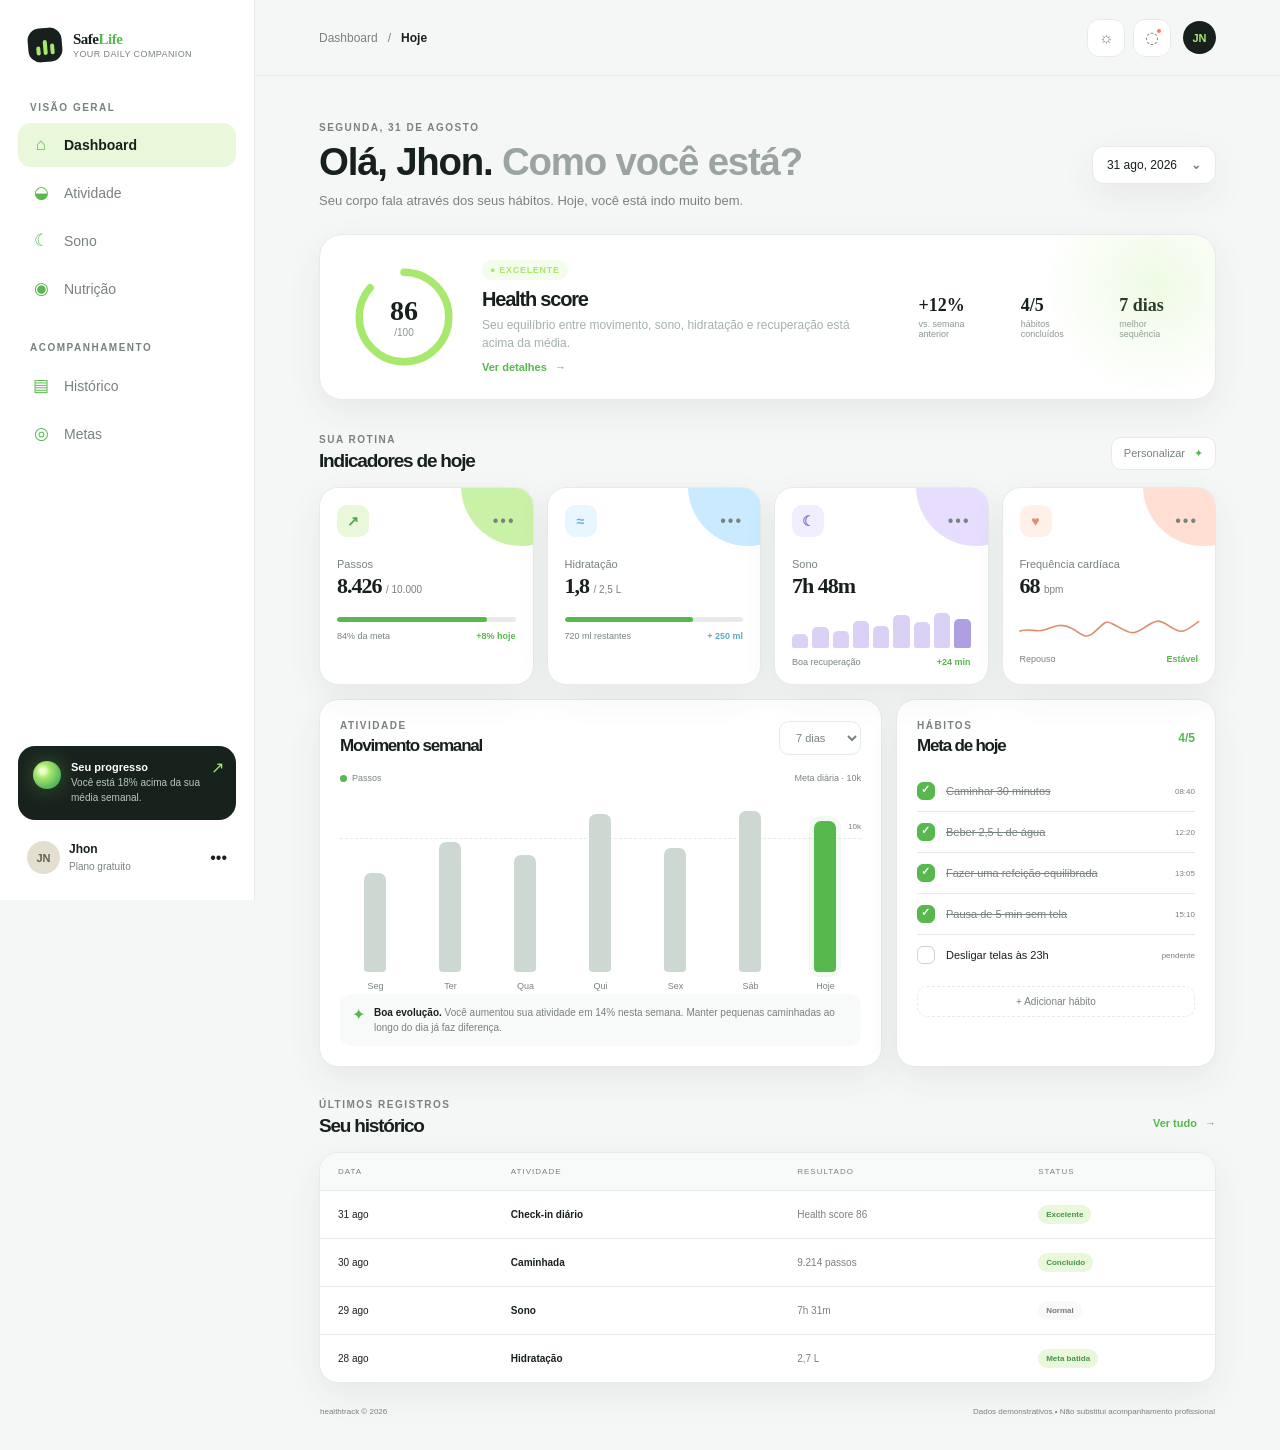
==== index.html @ 3f241f04 "Add files via upload" ====
<!DOCTYPE html>
<html lang="pt-BR">
<head>
    <meta charset="UTF-8">
    <meta name="viewport" content="width=device-width, initial-scale=1.0">
    <meta name="description" content="Health Tracking — acompanhe seus hábitos e indicadores de bem-estar em um só lugar.">
    <title>Health Tracking — Dashboard</title>
    <link rel="stylesheet" href="style.css">
</head>
<body>
    <div class="app-shell">
        <aside class="sidebar" id="sidebar">
            <div class="brand">
                <div class="brand-mark">
                    <span></span><span></span><span></span>
                </div>
                <div>
                    <strong>Safe<span>Life</span></strong>
                    <small>your daily companion</small>
                </div>
            </div>

            <nav class="main-nav" aria-label="Navegação principal">
                <p class="nav-label">VISÃO GERAL</p>
                <button class="nav-item active" data-section="overview">
                    <span class="nav-icon">⌂</span>
                    <span>Dashboard</span>
                </button>
                <button class="nav-item" data-section="activity">
                    <span class="nav-icon">◒</span>
                    <span>Atividade</span>
                </button>
                <button class="nav-item" data-section="sleep">
                    <span class="nav-icon">☾</span>
                    <span>Sono</span>
                </button>
                <button class="nav-item" data-section="nutrition">
                    <span class="nav-icon">◉</span>
                    <span>Nutrição</span>
                </button>

                <p class="nav-label">ACOMPANHAMENTO</p>
                <button class="nav-item" data-section="history">
                    <span class="nav-icon">▤</span>
                    <span>Histórico</span>
                </button>
                <button class="nav-item" data-section="goals">
                    <span class="nav-icon">◎</span>
                    <span>Metas</span>
                </button>
            </nav>

            <div class="sidebar-bottom">
                <div class="coach-card">
                    <div class="coach-orb"></div>
                    <div>
                        <strong>Seu progresso</strong>
                        <p>Você está 18% acima da sua média semanal.</p>
                    </div>
                    <span class="arrow">↗</span>
                </div>

                <button class="profile-mini">
                    <div class="avatar">JN</div>
                    <div class="profile-copy">
                        <strong>Jhon</strong>
                        <small>Plano gratuito</small>
                    </div>
                    <span>•••</span>
                </button>
            </div>
        </aside>

        <main class="main-content">
            <header class="topbar">
                <button class="mobile-menu" id="mobileMenu" aria-label="Abrir menu">☰</button>
                <div class="breadcrumb">
                    <span>Dashboard</span>
                    <span>/</span>
                    <strong id="sectionTitle">Hoje</strong>
                </div>

                <div class="top-actions">
                    <button class="icon-button" id="themeToggle" aria-label="Alternar tema">☼</button>
                    <button class="icon-button notification" aria-label="Notificações">
                        ◌
                        <i></i>
                    </button>
                    <div class="top-avatar">JN</div>
                </div>
            </header>

            <section class="content" id="content">
                <div class="hero-row">
                    <div>
                        <p class="eyebrow">SEGUNDA, 31 DE AGOSTO</p>
                        <h1>Olá, Jhon. <span>Como você está?</span></h1>
                        <p class="hero-sub">Seu corpo fala através dos seus hábitos. Hoje, você está indo muito bem.</p>
                    </div>
                    <button class="date-selector" id="dateSelector">
                        <span>31 ago, 2026</span>
                        <b>⌄</b>
                    </button>
                </div>

                <div class="health-score">
                    <div class="score-main">
                        <div class="score-ring">
                            <svg viewBox="0 0 120 120" aria-hidden="true">
                                <circle class="ring-bg" cx="60" cy="60" r="48"></circle>
                                <circle class="ring-value" cx="60" cy="60" r="48" id="scoreRing"></circle>
                            </svg>
                            <div class="score-number">
                                <strong id="healthScore">86</strong>
                                <span>/100</span>
                            </div>
                        </div>
                        <div class="score-copy">
                            <span class="pill good">● Excelente</span>
                            <h2>Health score</h2>
                            <p>Seu equilíbrio entre movimento, sono, hidratação e recuperação está acima da média.</p>
                            <button class="text-button" id="scoreDetails">Ver detalhes <span>→</span></button>
                        </div>
                    </div>

                    <div class="score-divider"></div>

                    <div class="score-stats">
                        <div>
                            <span>+12%</span>
                            <small>vs. semana anterior</small>
                        </div>
                        <div>
                            <span>4/5</span>
                            <small>hábitos concluídos</small>
                        </div>
                        <div>
                            <span>7 dias</span>
                            <small>melhor sequência</small>
                        </div>
                    </div>
                </div>

                <div class="section-heading">
                    <div>
                        <p class="eyebrow">SUA ROTINA</p>
                        <h2>Indicadores de hoje</h2>
                    </div>
                    <button class="ghost-button" id="customizeBtn">Personalizar <span>✦</span></button>
                </div>

                <div class="metric-grid">
                    <article class="metric-card steps-card">
                        <div class="metric-head">
                            <div class="metric-icon">↗</div>
                            <button class="card-menu">•••</button>
                        </div>
                        <div class="metric-label">Passos</div>
                        <div class="metric-value"><strong>8.426</strong> <span>/ 10.000</span></div>
                        <div class="progress-line"><i style="width:84%"></i></div>
                        <div class="metric-foot"><span>84% da meta</span><em>+8% hoje</em></div>
                    </article>

                    <article class="metric-card water-card">
                        <div class="metric-head">
                            <div class="metric-icon">≈</div>
                            <button class="card-menu">•••</button>
                        </div>
                        <div class="metric-label">Hidratação</div>
                        <div class="metric-value"><strong id="waterValue">1,8</strong> <span>/ 2,5 L</span></div>
                        <div class="progress-line"><i id="waterBar" style="width:72%"></i></div>
                        <div class="metric-foot"><span>720 ml restantes</span><button id="addWater">+ 250 ml</button></div>
                    </article>

                    <article class="metric-card sleep-card">
                        <div class="metric-head">
                            <div class="metric-icon">☾</div>
                            <button class="card-menu">•••</button>
                        </div>
                        <div class="metric-label">Sono</div>
                        <div class="metric-value"><strong>7h 48m</strong></div>
                        <div class="sleep-chart">
                            <span style="height:38%"></span><span style="height:55%"></span><span style="height:45%"></span>
                            <span style="height:72%"></span><span style="height:58%"></span><span style="height:86%"></span>
                            <span style="height:68%"></span><span style="height:93%"></span><span style="height:76%"></span>
                        </div>
                        <div class="metric-foot"><span>Boa recuperação</span><em>+24 min</em></div>
                    </article>

                    <article class="metric-card heart-card">
                        <div class="metric-head">
                            <div class="metric-icon">♥</div>
                            <button class="card-menu">•••</button>
                        </div>
                        <div class="metric-label">Frequência cardíaca</div>
                        <div class="metric-value"><strong>68</strong> <span>bpm</span></div>
                        <div class="mini-line-chart" aria-label="Gráfico da frequência cardíaca">
                            <svg viewBox="0 0 260 65" preserveAspectRatio="none">
                                <path d="M0 41 C16 36, 23 44, 36 39 S59 26, 76 37 S96 58, 112 39 S126 24, 143 34 S163 49, 180 36 S200 19, 218 33 S240 43, 260 25"></path>
                            </svg>
                        </div>
                        <div class="metric-foot"><span>Repouso</span><em>Estável</em></div>
                    </article>
                </div>

                <div class="dashboard-columns">
                    <section class="panel activity-panel">
                        <div class="panel-header">
                            <div>
                                <p class="eyebrow">ATIVIDADE</p>
                                <h2>Movimento semanal</h2>
                            </div>
                            <select id="rangeSelect" class="range-select" aria-label="Período do gráfico">
                                <option value="7">7 dias</option>
                                <option value="14">14 dias</option>
                            </select>
                        </div>

                        <div class="legend">
                            <span><i></i> Passos</span>
                            <span class="average">Meta diária · 10k</span>
                        </div>
                        <div class="bar-chart" id="barChart">
                            <div class="goal-line"><span>10k</span></div>
                            <div class="bars">
                                <div class="bar-col"><div class="bar" style="height:55%"></div><small>Seg</small></div>
                                <div class="bar-col"><div class="bar" style="height:72%"></div><small>Ter</small></div>
                                <div class="bar-col"><div class="bar" style="height:65%"></div><small>Qua</small></div>
                                <div class="bar-col"><div class="bar" style="height:88%"></div><small>Qui</small></div>
                                <div class="bar-col"><div class="bar" style="height:69%"></div><small>Sex</small></div>
                                <div class="bar-col"><div class="bar" style="height:97%"></div><small>Sáb</small></div>
                                <div class="bar-col current"><div class="bar" style="height:84%"></div><small>Hoje</small></div>
                            </div>
                        </div>
                        <div class="panel-insight">
                            <div class="insight-icon">✦</div>
                            <p><strong>Boa evolução.</strong> Você aumentou sua atividade em 14% nesta semana. Manter pequenas caminhadas ao longo do dia já faz diferença.</p>
                        </div>
                    </section>

                    <section class="panel habits-panel">
                        <div class="panel-header">
                            <div>
                                <p class="eyebrow">HÁBITOS</p>
                                <h2>Meta de hoje</h2>
                            </div>
                            <span class="completion">4/5</span>
                        </div>

                        <div class="habit-list">
                            <label class="habit done">
                                <input type="checkbox" checked>
                                <span class="check"></span>
                                <span class="habit-text">Caminhar 30 minutos</span>
                                <small>08:40</small>
                            </label>
                            <label class="habit done">
                                <input type="checkbox" checked>
                                <span class="check"></span>
                                <span class="habit-text">Beber 2,5 L de água</span>
                                <small>12:20</small>
                            </label>
                            <label class="habit done">
                                <input type="checkbox" checked>
                                <span class="check"></span>
                                <span class="habit-text">Fazer uma refeição equilibrada</span>
                                <small>13:05</small>
                            </label>
                            <label class="habit done">
                                <input type="checkbox" checked>
                                <span class="check"></span>
                                <span class="habit-text">Pausa de 5 min sem tela</span>
                                <small>15:10</small>
                            </label>
                            <label class="habit">
                                <input type="checkbox">
                                <span class="check"></span>
                                <span class="habit-text">Desligar telas às 23h</span>
                                <small>pendente</small>
                            </label>
                        </div>
                        <button class="add-habit" id="addHabit">+ Adicionar hábito</button>
                    </section>
                </div>

                <div class="section-heading recent-heading">
                    <div>
                        <p class="eyebrow">ÚLTIMOS REGISTROS</p>
                        <h2>Seu histórico</h2>
                    </div>
                    <button class="text-button">Ver tudo <span>→</span></button>
                </div>

                <section class="panel history-panel">
                    <div class="history-row history-header">
                        <span>DATA</span><span>ATIVIDADE</span><span>RESULTADO</span><span>STATUS</span>
                    </div>
                    <div class="history-row">
                        <span>31 ago</span><strong>Check-in diário</strong><span>Health score 86</span><em class="status success">Excelente</em>
                    </div>
                    <div class="history-row">
                        <span>30 ago</span><strong>Caminhada</strong><span>9.214 passos</span><em class="status success">Concluído</em>
                    </div>
                    <div class="history-row">
                        <span>29 ago</span><strong>Sono</strong><span>7h 31m</span><em class="status neutral">Normal</em>
                    </div>
                    <div class="history-row">
                        <span>28 ago</span><strong>Hidratação</strong><span>2,7 L</span><em class="status success">Meta batida</em>
                    </div>
                </section>

                <footer class="footer">
                    <span>healthtrack © 2026</span>
                    <span>Dados demonstrativos • Não substitui acompanhamento profissional</span>
                </footer>
            </section>
        </main>
    </div>

    <div class="toast" id="toast" role="status" aria-live="polite">
        <span>✓</span>
        <p id="toastText">Atualizado com sucesso.</p>
    </div>

    <script src="script.js"></script>
</body>
</html>
---- style.css ----
* {
    box-sizing: border-box;
    margin: 0;
    padding: 0;
}

:root {
    --bg: #f5f7f6;
    --surface: #ffffff;
    --surface-soft: #f7faf8;
    --text: #17201d;
    --muted: #78827e;
    --line: #e6ebe8;
    --accent: #a7e96d;
    --accent-strong: #57b84e;
    --accent-soft: #e9f8db;
    --blue: #a6ddff;
    --blue-soft: #e8f7ff;
    --peach: #ffcab2;
    --peach-soft: #fff1ea;
    --lavender: #d7c9ff;
    --shadow: 0 12px 35px rgba(31, 56, 43, .07);
    --sidebar: 255px;
}

body.dark {
    --bg: #111614;
    --surface: #1a211e;
    --surface-soft: #202a25;
    --text: #eef5f0;
    --muted: #99a69f;
    --line: #2c3731;
    --accent-soft: #263b1d;
    --blue-soft: #172e3a;
    --peach-soft: #38271f;
    --shadow: 0 15px 40px rgba(0, 0, 0, .25);
}

body {
    font-family: Arial, Helvetica, sans-serif;
    background: var(--bg);
    color: var(--text);
    min-height: 100vh;
    transition: background .25s ease, color .25s ease;
}

button, input, select {
    font: inherit;
}

button {
    border: none;
    background: none;
    color: inherit;
    cursor: pointer;
}

.app-shell {
    min-height: 100vh;
    display: flex;
}

.sidebar {
    width: var(--sidebar);
    position: fixed;
    inset: 0 auto 0 0;
    padding: 28px 18px 18px;
    background: var(--surface);
    border-right: 1px solid var(--line);
    display: flex;
    flex-direction: column;
    z-index: 20;
}

.brand {
    display: flex;
    align-items: center;
    gap: 11px;
    padding: 0 10px;
    margin-bottom: 40px;
}

.brand-mark {
    width: 34px;
    height: 34px;
    border-radius: 12px;
    background: var(--text);
    display: flex;
    align-items: end;
    justify-content: center;
    gap: 3px;
    padding-bottom: 7px;
    transform: rotate(-5deg);
}

.brand-mark span {
    width: 4px;
    border-radius: 4px;
    background: var(--accent);
    display: block;
}

.brand-mark span:nth-child(1) { height: 9px; }
.brand-mark span:nth-child(2) { height: 15px; }
.brand-mark span:nth-child(3) { height: 11px; }

.brand strong {
    display: block;
    font-family: "Plus Jakarta Sans";
    font-size: 15px;
    letter-spacing: -0.5px;
}

.brand strong span {
    color: var(--accent-strong);
}

.brand small {
    display: block;
    color: var(--muted);
    margin-top: 1px;
    font-size: 9px;
    letter-spacing: .4px;
    text-transform: uppercase;
}

.nav-label, .eyebrow {
    font-size: 10px;
    font-weight: 700;
    letter-spacing: 1.5px;
    color: var(--muted);
}

.nav-label {
    padding: 0 12px;
    margin: 0 0 10px;
}

.nav-label:not(:first-child) {
    margin-top: 28px;
}

.main-nav {
    display: flex;
    flex-direction: column;
}

.nav-item {
    width: 100%;
    display: flex;
    align-items: center;
    gap: 12px;
    padding: 12px;
    border-radius: 13px;
    text-align: left;
    color: var(--muted);
    font-size: 14px;
    margin-bottom: 3px;
    transition: .2s ease;
}

.nav-item:hover {
    background: var(--surface-soft);
    color: var(--text);
}

.nav-item.active {
    background: var(--accent-soft);
    color: var(--text);
    font-weight: 700;
}

.nav-icon {
    width: 22px;
    text-align: center;
    font-size: 17px;
    color: var(--accent-strong);
}

.sidebar-bottom {
    margin-top: auto;
}

.coach-card {
    position: relative;
    overflow: hidden;
    padding: 15px;
    border-radius: 17px;
    background: #17221d;
    color: #fff;
    display: flex;
    gap: 10px;
    margin-bottom: 13px;
}

.coach-orb {
    width: 28px;
    height: 28px;
    border-radius: 50%;
    flex: 0 0 auto;
    background: radial-gradient(circle at 35% 35%, #ecffcc 0 10%, #a7e96d 28%, #55b85a 70%);
    box-shadow: 0 0 22px rgba(167,233,109,.3);
}

.coach-card strong {
    font-size: 11px;
    display: block;
    margin-bottom: 3px;
}

.coach-card p {
    font-size: 10px;
    line-height: 1.45;
    color: #b9c7c0;
    padding-right: 3px;
}

.coach-card .arrow {
    position: absolute;
    top: 12px;
    right: 12px;
    color: var(--accent);
}

.profile-mini {
    display: flex;
    align-items: center;
    width: 100%;
    padding: 8px 9px;
    gap: 9px;
    border-radius: 13px;
}

.profile-mini:hover {
    background: var(--surface-soft);
}

.avatar, .top-avatar {
    width: 33px;
    height: 33px;
    display: grid;
    place-items: center;
    border-radius: 50%;
    background: #e2dfcf;
    color: #5d6259;
    font-size: 11px;
    font-weight: 800;
}

.profile-copy {
    flex: 1;
    text-align: left;
}

.profile-copy strong {
    display: block;
    font-size: 12px;
}

.profile-copy small {
    color: var(--muted);
    font-size: 10px;
}

.main-content {
    margin-left: var(--sidebar);
    width: calc(100% - var(--sidebar));
}

.topbar {
    height: 76px;
    border-bottom: 1px solid var(--line);
    background: color-mix(in srgb, var(--bg) 92%, transparent);
    display: flex;
    align-items: center;
    justify-content: space-between;
    padding: 0 clamp(22px, 5vw, 64px);
    position: sticky;
    top: 0;
    z-index: 15;
    backdrop-filter: blur(18px);
}

.breadcrumb {
    display: flex;
    gap: 10px;
    color: var(--muted);
    font-size: 12px;
}

.breadcrumb strong {
    color: var(--text);
}

.top-actions {
    display: flex;
    align-items: center;
    gap: 8px;
}

.icon-button {
    width: 38px;
    height: 38px;
    border: 1px solid var(--line);
    border-radius: 12px;
    display: grid;
    place-items: center;
    background: var(--surface);
    color: var(--muted);
    position: relative;
}

.icon-button:hover {
    color: var(--text);
    transform: translateY(-1px);
}

.notification i {
    position: absolute;
    width: 6px;
    height: 6px;
    border-radius: 50%;
    background: #ff7965;
    top: 8px;
    right: 8px;
    border: 1px solid var(--surface);
}

.top-avatar {
    margin-left: 4px;
    background: var(--text);
    color: var(--accent);
}

.mobile-menu {
    display: none;
}

.content {
    max-width: 1460px;
    margin: auto;
    padding: 46px clamp(22px, 5vw, 64px) 34px;
}

.hero-row,
.section-heading,
.panel-header,
.metric-head,
.history-row {
    display: flex;
    align-items: center;
    justify-content: space-between;
}

.hero-row {
    margin-bottom: 26px;
}

h1, h2 {
    font-family: Arial, Helvetica, sans-serif;
    letter-spacing: -1.2px;
}

h1 {
    font-size: clamp(27px, 3vw, 39px);
    margin-top: 7px;
    line-height: 1.12;
}

h1 span {
    color: #9ba49f;
    font-weight: 600;
}

.hero-sub {
    color: var(--muted);
    font-size: 13px;
    margin-top: 10px;
    max-width: 570px;
}

.date-selector {
    border: 1px solid var(--line);
    background: var(--surface);
    padding: 11px 14px;
    border-radius: 12px;
    font-size: 12px;
    display: flex;
    gap: 14px;
    align-items: center;
    box-shadow: var(--shadow);
}

.date-selector b {
    color: var(--muted);
}

.health-score {
    background: var(--surface);
    color: var(--text);
    border: 1px solid var(--line);
    border-radius: 23px;
    padding: 24px 28px;
    display: flex;
    align-items: center;
    justify-content: space-between;
    gap: 30px;
    box-shadow: var(--shadow);
    position: relative;
    overflow: hidden;
}

.health-score:before {
    content: "";
    position: absolute;
    inset: -70px -60px auto auto;
    width: 240px;
    height: 240px;
    border-radius: 50%;
    background: radial-gradient(circle, rgba(167,233,109,.18), transparent 66%);
    pointer-events: none;
}

.score-main {
    display: flex;
    align-items: center;
    gap: 22px;
}

.score-ring {
    position: relative;
    width: 112px;
    height: 112px;
    flex: 0 0 auto;
}

.score-ring svg {
    width: 100%;
    height: 100%;
    transform: rotate(-90deg);
}

.score-ring circle {
    fill: none;
    stroke-width: 8;
}

.ring-bg {
    stroke: rgba(255,255,255,.11);
}

.ring-value {
    stroke: var(--accent);
    stroke-linecap: round;
    stroke-dasharray: 302;
    stroke-dashoffset: 42;
    transition: stroke-dashoffset 1s ease;
}

.score-number {
    position: absolute;
    inset: 0;
    display: grid;
    place-content: center;
    text-align: center;
}

.score-number strong {
    font-family: "Plus Jakarta Sans";
    font-size: 28px;
    line-height: 1;
}

.score-number span {
    color: #89958e;
    font-size: 10px;
    margin-top: 2px;
}

.score-copy {
    max-width: 510px;
}

.pill {
    display: inline-flex;
    align-items: center;
    border-radius: 100px;
    padding: 5px 8px;
    font-size: 9px;
    font-weight: 700;
    text-transform: uppercase;
    letter-spacing: .7px;
}

.pill.good {
    background: rgba(167,233,109,.13);
    color: var(--accent);
}

.score-copy h2 {
    margin-top: 8px;
    font-size: 20px;
}

.score-copy p {
    color: #a4b1aa;
    font-size: 12px;
    line-height: 1.5;
    margin-top: 5px;
}

.text-button {
    color: var(--accent-strong);
    font-size: 11px;
    font-weight: 700;
    margin-top: 9px;
}

.text-button span {
    margin-left: 5px;
}

.score-divider {
    width: 1px;
    height: 66px;
    background: rgba(255,255,255,.12);
}

.score-stats {
    display: flex;
    gap: clamp(18px, 3vw, 38px);
    padding-right: 10px;
}

.score-stats span {
    display: block;
    font-family: "Plus Jakarta Sans";
    font-weight: 800;
    font-size: 18px;
}

.score-stats small {
    display: block;
    color: #8c9892;
    font-size: 9px;
    margin-top: 3px;
}

.section-heading {
    margin: 34px 0 15px;
}

.section-heading h2 {
    font-size: 19px;
    margin-top: 5px;
}

.ghost-button, .range-select {
    border: 1px solid var(--line);
    background: var(--surface);
    color: var(--muted);
    border-radius: 10px;
    padding: 9px 12px;
    font-size: 11px;
}

.ghost-button span {
    color: var(--accent-strong);
    margin-left: 6px;
}

.metric-grid {
    display: grid;
    grid-template-columns: repeat(4, minmax(0, 1fr));
    gap: 13px;
}

.metric-card, .panel {
    background: var(--surface);
    border: 1px solid var(--line);
    border-radius: 19px;
    box-shadow: var(--shadow);
}

.metric-card {
    padding: 17px;
    min-height: 186px;
    position: relative;
    overflow: hidden;
}

.metric-card:after {
    content: "";
    position: absolute;
    width: 120px;
    height: 120px;
    border-radius: 50%;
    top: -62px;
    right: -48px;
    opacity: .6;
}

.steps-card:after { background: var(--accent); }
.water-card:after { background: var(--blue); }
.sleep-card:after { background: var(--lavender); }
.heart-card:after { background: var(--peach); }

.metric-head {
    position: relative;
    z-index: 1;
}

.metric-icon {
    width: 32px;
    height: 32px;
    border-radius: 10px;
    display: grid;
    place-items: center;
    font-weight: 800;
    font-size: 14px;
}

.steps-card .metric-icon { background: var(--accent-soft); color: #4fa653; }
.water-card .metric-icon { background: var(--blue-soft); color: #6cafd5; }
.sleep-card .metric-icon { background: #f0edff; color: #8b77d5; }
.heart-card .metric-icon { background: var(--peach-soft); color: #df8f70; }

body.dark .sleep-card .metric-icon { background: #29234a; }
body.dark .heart-card .metric-icon { background: #3f2a25; }

.card-menu {
    color: var(--muted);
    letter-spacing: 2px;
}

.metric-label {
    color: var(--muted);
    font-size: 11px;
    margin-top: 21px;
}

.metric-value {
    margin-top: 3px;
}

.metric-value strong {
    font-family: "Plus Jakarta Sans";
    font-size: 22px;
    letter-spacing: -1px;
}

.metric-value span {
    color: var(--muted);
    font-size: 10px;
}

.progress-line {
    margin-top: 18px;
    height: 5px;
    border-radius: 10px;
    background: var(--line);
    overflow: hidden;
}

.progress-line i {
    display: block;
    height: 100%;
    border-radius: inherit;
    background: var(--accent-strong);
}

.metric-foot {
    display: flex;
    justify-content: space-between;
    align-items: center;
    margin-top: 9px;
    gap: 8px;
    font-size: 9px;
    color: var(--muted);
}

.metric-foot em {
    color: var(--accent-strong);
    font-style: normal;
    font-weight: 700;
}

.metric-foot button {
    color: #61a7d0;
    font-weight: 700;
    font-size: 9px;
}

.sleep-chart {
    margin-top: 11px;
    height: 38px;
    display: flex;
    align-items: end;
    gap: 4px;
}

.sleep-chart span {
    width: 100%;
    border-radius: 5px 5px 2px 2px;
    background: #cabef1;
    opacity: .7;
}

.sleep-chart span:nth-last-child(1) {
    background: #8c77d7;
}

.mini-line-chart {
    height: 38px;
    margin-top: 8px;
}

.mini-line-chart svg {
    width: 100%;
    height: 100%;
    overflow: visible;
}

.mini-line-chart path {
    fill: none;
    stroke: #df8f70;
    stroke-width: 2.7;
    stroke-linecap: round;
}

.dashboard-columns {
    display: grid;
    grid-template-columns: minmax(0, 1.65fr) minmax(320px, .9fr);
    gap: 14px;
    margin-top: 14px;
}

.panel {
    padding: 20px;
}

.panel-header h2 {
    font-size: 17px;
    margin-top: 5px;
}

.range-select {
    appearance: auto;
    outline: none;
}

.legend {
    display: flex;
    align-items: center;
    gap: 16px;
    margin: 17px 0 8px;
    font-size: 9px;
    color: var(--muted);
}

.legend span:first-child {
    display: flex;
    align-items: center;
    gap: 5px;
}

.legend i {
    width: 7px;
    height: 7px;
    border-radius: 50%;
    background: var(--accent-strong);
}

.legend .average {
    margin-left: auto;
}

.bar-chart {
    position: relative;
    height: 200px;
    padding: 10px 0 0;
}

.goal-line {
    position: absolute;
    top: 47px;
    left: 0;
    right: 0;
    border-top: 1px dashed var(--line);
}

.goal-line span {
    position: absolute;
    top: -17px;
    right: 0;
    font-size: 8px;
    color: var(--muted);
}

.bars {
    position: absolute;
    inset: 8px 0 0;
    display: flex;
    align-items: end;
    justify-content: space-around;
    gap: 12px;
    padding: 12px 4px 0;
}

.bar-col {
    height: 100%;
    width: 10%;
    display: flex;
    flex-direction: column;
    align-items: center;
    justify-content: end;
    gap: 9px;
}

.bar {
    width: 22px;
    max-width: 75%;
    min-height: 18px;
    border-radius: 7px 7px 4px 4px;
    background: #cdd8d2;
    transition: height .6s cubic-bezier(.2,.8,.2,1);
}

.bar-col.current .bar {
    background: var(--accent-strong);
    box-shadow: 0 0 0 5px rgba(87,184,78,.08);
}

.bar-col small {
    font-size: 9px;
    color: var(--muted);
}

.panel-insight {
    margin-top: 3px;
    padding: 11px 12px;
    border-radius: 12px;
    background: var(--surface-soft);
    display: flex;
    gap: 9px;
    align-items: flex-start;
}

.insight-icon {
    color: var(--accent-strong);
}

.panel-insight p {
    color: var(--muted);
    font-size: 10px;
    line-height: 1.5;
}

.panel-insight strong {
    color: var(--text);
}

.completion {
    font-size: 12px;
    font-weight: 700;
    color: var(--accent-strong);
}

.habit-list {
    margin-top: 15px;
}

.habit {
    display: grid;
    grid-template-columns: 20px 1fr auto;
    align-items: center;
    gap: 9px;
    padding: 11px 0;
    border-bottom: 1px solid var(--line);
    cursor: pointer;
}

.habit:last-child {
    border-bottom: none;
}

.habit input {
    position: absolute;
    opacity: 0;
    pointer-events: none;
}

.check {
    width: 18px;
    height: 18px;
    border: 1.5px solid #cad3ce;
    border-radius: 6px;
    position: relative;
}

.habit.done .check {
    background: var(--accent-strong);
    border-color: var(--accent-strong);
}

.habit.done .check:after {
    content: "✓";
    color: white;
    font-size: 11px;
    font-weight: 800;
    position: absolute;
    left: 3px;
    top: 0px;
}

.habit-text {
    font-size: 11px;
}

.habit.done .habit-text {
    color: var(--muted);
    text-decoration: line-through;
}

.habit small {
    color: var(--muted);
    font-size: 8px;
}

.add-habit {
    width: 100%;
    margin-top: 11px;
    border: 1px dashed var(--line);
    border-radius: 10px;
    padding: 9px;
    color: var(--muted);
    font-size: 10px;
}

.add-habit:hover {
    border-color: var(--accent-strong);
    color: var(--accent-strong);
}

.recent-heading {
    margin-top: 32px;
}

.history-panel {
    padding: 0;
    overflow: hidden;
}

.history-row {
    padding: 14px 18px;
    border-bottom: 1px solid var(--line);
    grid-template-columns: .7fr 1.2fr 1fr .7fr;
    display: grid;
    gap: 14px;
    font-size: 10px;
}

.history-row:last-child {
    border-bottom: none;
}

.history-header {
    background: var(--surface-soft);
    font-size: 8px;
    color: var(--muted);
    letter-spacing: 1px;
}

.history-row > :not(:first-child) {
    min-width: 0;
}

.history-row strong {
    font-size: 10px;
}

.history-row span:not(:first-child) {
    color: var(--muted);
}

.status {
    font-style: normal;
    justify-self: start;
    border-radius: 999px;
    padding: 5px 8px;
    font-size: 8px;
    font-weight: 700;
}

.status.success {
    color: #439448;
    background: var(--accent-soft);
}

.status.neutral {
    color: #777;
    background: var(--surface-soft);
}

.footer {
    display: flex;
    justify-content: space-between;
    gap: 20px;
    padding: 24px 1px 0;
    color: var(--muted);
    font-size: 8px;
}

.toast {
    position: fixed;
    right: 26px;
    bottom: 24px;
    z-index: 50;
    display: flex;
    align-items: center;
    gap: 10px;
    padding: 12px 14px;
    border-radius: 13px;
    background: var(--text);
    color: var(--surface);
    box-shadow: 0 18px 45px rgba(0,0,0,.18);
    font-size: 11px;
    transform: translateY(20px);
    opacity: 0;
    pointer-events: none;
    transition: .25s ease;
}

.toast.visible {
    opacity: 1;
    transform: translateY(0);
}

.toast > span {
    color: var(--accent);
    font-weight: 800;
}

@media (max-width: 1080px) {
    :root { --sidebar: 224px; }
    .metric-grid { grid-template-columns: repeat(2, minmax(0, 1fr)); }
    .health-score { flex-wrap: wrap; }
    .score-divider { display: none; }
    .score-stats { width: 100%; justify-content: space-between; border-top: 1px solid rgba(255,255,255,.1); padding-top: 17px; }
}

@media (max-width: 820px) {
    :root { --sidebar: 0px; }
    .sidebar {
        transform: translateX(-100%);
        width: 260px;
        transition: transform .25s ease;
        box-shadow: 20px 0 40px rgba(0,0,0,.09);
    }

    .sidebar.open { transform: translateX(0); }

    .main-content { width: 100%; margin-left: 0; }

    .mobile-menu {
        display: grid;
        place-items: center;
        width: 35px;
        height: 35px;
        margin-right: 12px;
        border: 1px solid var(--line);
        border-radius: 10px;
        background: var(--surface);
    }

    .breadcrumb { flex: 1; }
    .topbar { padding: 0 20px; }
    .content { padding: 32px 20px; }
    .dashboard-columns { grid-template-columns: 1fr; }
}

@media (max-width: 620px) {
    .hero-row { align-items: flex-start; }
    .date-selector { display: none; }
    .hero-sub { font-size: 12px; }

    .health-score {
        padding: 19px;
    }

    .score-main {
        align-items: flex-start;
    }

    .score-ring {
        width: 86px;
        height: 86px;
    }

    .score-number strong { font-size: 23px; }
    .score-copy h2 { font-size: 17px; }
    .score-stats { gap: 8px; }
    .score-stats span { font-size: 15px; }

    .metric-grid { grid-template-columns: 1fr; }
    .metric-card { min-height: 166px; }

    .history-header { display: none; }
    .history-row {
        grid-template-columns: 1fr auto;
        gap: 6px 12px;
    }
    .history-row > *:nth-child(3) {
        grid-column: 1;
    }

    .status {
        grid-row: 1 / 3;
        grid-column: 2;
        align-self: center;
    }

    .footer {
        flex-direction: column;
        gap: 6px;
    }
}
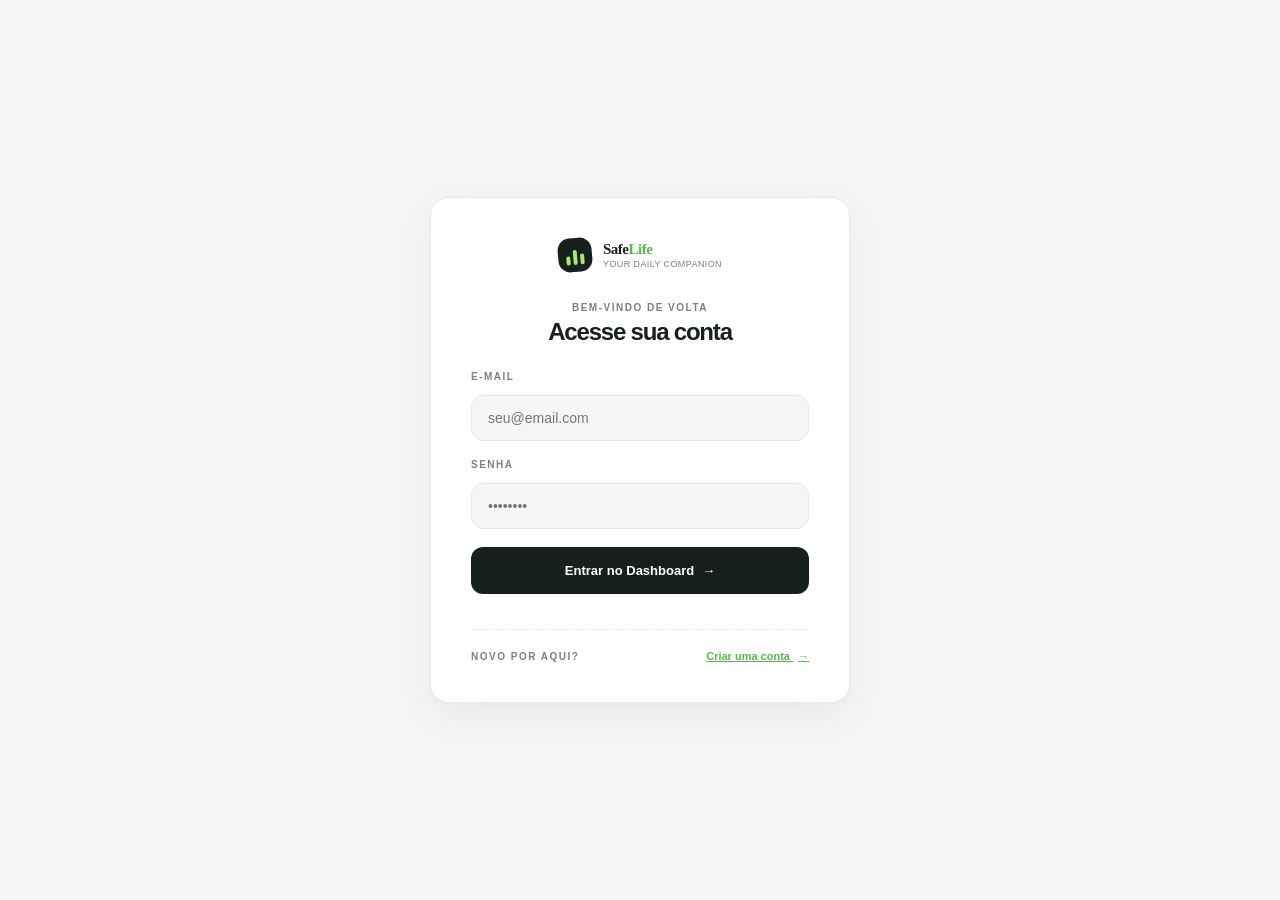
==== commit 20d1b2c0: "Add files via upload" ====
--- a/index.html
+++ b/index.html
@@ -3,325 +3,54 @@
 <head>
     <meta charset="UTF-8">
     <meta name="viewport" content="width=device-width, initial-scale=1.0">
-    <meta name="description" content="Health Tracking — acompanhe seus hábitos e indicadores de bem-estar em um só lugar.">
-    <title>Health Tracking — Dashboard</title>
+    <title>SafeLife — Login</title>
     <link rel="stylesheet" href="style.css">
 </head>
-<body>
-    <div class="app-shell">
-        <aside class="sidebar" id="sidebar">
-            <div class="brand">
-                <div class="brand-mark">
-                    <span></span><span></span><span></span>
-                </div>
-                <div>
-                    <strong>Safe<span>Life</span></strong>
-                    <small>your daily companion</small>
-                </div>
+<body class="auth-body">
+    <main class="auth-panel panel">
+        <!-- Logo -->
+        <div class="brand auth-brand">
+            <div class="brand-mark">
+                <span></span><span></span><span></span>
+            </div>
+            <div>
+                <strong>Safe<span>Life</span></strong>
+                <small>your daily companion</small>
+            </div>
+        </div>
+
+        <div class="panel-header auth-header">
+            <div>
+                <p class="eyebrow">BEM-VINDO DE VOLTA</p>
+                <h2>Acesse sua conta</h2>
+            </div>
+        </div>
+
+        <form action="dashboard.html" method="GET" class="auth-form">
+            <div class="input-group">
+                <label class="nav-label">E-MAIL</label>
+                <input type="email" placeholder="seu@email.com" required class="auth-input">
+            </div>
+            
+            <div class="input-group">
+                <label class="nav-label">SENHA</label>
+                <input type="password" placeholder="••••••••" required class="auth-input">
             </div>
 
-            <nav class="main-nav" aria-label="Navegação principal">
-                <p class="nav-label">VISÃO GERAL</p>
-                <button class="nav-item active" data-section="overview">
-                    <span class="nav-icon">⌂</span>
-                    <span>Dashboard</span>
-                </button>
-                <button class="nav-item" data-section="activity">
-                    <span class="nav-icon">◒</span>
-                    <span>Atividade</span>
-                </button>
-                <button class="nav-item" data-section="sleep">
-                    <span class="nav-icon">☾</span>
-                    <span>Sono</span>
-                </button>
-                <button class="nav-item" data-section="nutrition">
-                    <span class="nav-icon">◉</span>
-                    <span>Nutrição</span>
-                </button>
+            <button type="submit" class="auth-btn">Entrar no Dashboard <span>→</span></button>
+        </form>
 
-                <p class="nav-label">ACOMPANHAMENTO</p>
-                <button class="nav-item" data-section="history">
-                    <span class="nav-icon">▤</span>
-                    <span>Histórico</span>
-                </button>
-                <button class="nav-item" data-section="goals">
-                    <span class="nav-icon">◎</span>
-                    <span>Metas</span>
-                </button>
-            </nav>
+        <div class="auth-footer">
+            <span class="nav-label" style="margin:0; padding:0;">NOVO POR AQUI?</span>
+            <a href="cadastro.html" class="text-button" style="margin:0;">Criar uma conta <span>→</span></a>
+        </div>
+    </main>
 
-            <div class="sidebar-bottom">
-                <div class="coach-card">
-                    <div class="coach-orb"></div>
-                    <div>
-                        <strong>Seu progresso</strong>
-                        <p>Você está 18% acima da sua média semanal.</p>
-                    </div>
-                    <span class="arrow">↗</span>
-                </div>
-
-                <button class="profile-mini">
-                    <div class="avatar">JN</div>
-                    <div class="profile-copy">
-                        <strong>Jhon</strong>
-                        <small>Plano gratuito</small>
-                    </div>
-                    <span>•••</span>
-                </button>
-            </div>
-        </aside>
-
-        <main class="main-content">
-            <header class="topbar">
-                <button class="mobile-menu" id="mobileMenu" aria-label="Abrir menu">☰</button>
-                <div class="breadcrumb">
-                    <span>Dashboard</span>
-                    <span>/</span>
-                    <strong id="sectionTitle">Hoje</strong>
-                </div>
-
-                <div class="top-actions">
-                    <button class="icon-button" id="themeToggle" aria-label="Alternar tema">☼</button>
-                    <button class="icon-button notification" aria-label="Notificações">
-                        ◌
-                        <i></i>
-                    </button>
-                    <div class="top-avatar">JN</div>
-                </div>
-            </header>
-
-            <section class="content" id="content">
-                <div class="hero-row">
-                    <div>
-                        <p class="eyebrow">SEGUNDA, 31 DE AGOSTO</p>
-                        <h1>Olá, Jhon. <span>Como você está?</span></h1>
-                        <p class="hero-sub">Seu corpo fala através dos seus hábitos. Hoje, você está indo muito bem.</p>
-                    </div>
-                    <button class="date-selector" id="dateSelector">
-                        <span>31 ago, 2026</span>
-                        <b>⌄</b>
-                    </button>
-                </div>
-
-                <div class="health-score">
-                    <div class="score-main">
-                        <div class="score-ring">
-                            <svg viewBox="0 0 120 120" aria-hidden="true">
-                                <circle class="ring-bg" cx="60" cy="60" r="48"></circle>
-                                <circle class="ring-value" cx="60" cy="60" r="48" id="scoreRing"></circle>
-                            </svg>
-                            <div class="score-number">
-                                <strong id="healthScore">86</strong>
-                                <span>/100</span>
-                            </div>
-                        </div>
-                        <div class="score-copy">
-                            <span class="pill good">● Excelente</span>
-                            <h2>Health score</h2>
-                            <p>Seu equilíbrio entre movimento, sono, hidratação e recuperação está acima da média.</p>
-                            <button class="text-button" id="scoreDetails">Ver detalhes <span>→</span></button>
-                        </div>
-                    </div>
-
-                    <div class="score-divider"></div>
-
-                    <div class="score-stats">
-                        <div>
-                            <span>+12%</span>
-                            <small>vs. semana anterior</small>
-                        </div>
-                        <div>
-                            <span>4/5</span>
-                            <small>hábitos concluídos</small>
-                        </div>
-                        <div>
-                            <span>7 dias</span>
-                            <small>melhor sequência</small>
-                        </div>
-                    </div>
-                </div>
-
-                <div class="section-heading">
-                    <div>
-                        <p class="eyebrow">SUA ROTINA</p>
-                        <h2>Indicadores de hoje</h2>
-                    </div>
-                    <button class="ghost-button" id="customizeBtn">Personalizar <span>✦</span></button>
-                </div>
-
-                <div class="metric-grid">
-                    <article class="metric-card steps-card">
-                        <div class="metric-head">
-                            <div class="metric-icon">↗</div>
-                            <button class="card-menu">•••</button>
-                        </div>
-                        <div class="metric-label">Passos</div>
-                        <div class="metric-value"><strong>8.426</strong> <span>/ 10.000</span></div>
-                        <div class="progress-line"><i style="width:84%"></i></div>
-                        <div class="metric-foot"><span>84% da meta</span><em>+8% hoje</em></div>
-                    </article>
-
-                    <article class="metric-card water-card">
-                        <div class="metric-head">
-                            <div class="metric-icon">≈</div>
-                            <button class="card-menu">•••</button>
-                        </div>
-                        <div class="metric-label">Hidratação</div>
-                        <div class="metric-value"><strong id="waterValue">1,8</strong> <span>/ 2,5 L</span></div>
-                        <div class="progress-line"><i id="waterBar" style="width:72%"></i></div>
-                        <div class="metric-foot"><span>720 ml restantes</span><button id="addWater">+ 250 ml</button></div>
-                    </article>
-
-                    <article class="metric-card sleep-card">
-                        <div class="metric-head">
-                            <div class="metric-icon">☾</div>
-                            <button class="card-menu">•••</button>
-                        </div>
-                        <div class="metric-label">Sono</div>
-                        <div class="metric-value"><strong>7h 48m</strong></div>
-                        <div class="sleep-chart">
-                            <span style="height:38%"></span><span style="height:55%"></span><span style="height:45%"></span>
-                            <span style="height:72%"></span><span style="height:58%"></span><span style="height:86%"></span>
-                            <span style="height:68%"></span><span style="height:93%"></span><span style="height:76%"></span>
-                        </div>
-                        <div class="metric-foot"><span>Boa recuperação</span><em>+24 min</em></div>
-                    </article>
-
-                    <article class="metric-card heart-card">
-                        <div class="metric-head">
-                            <div class="metric-icon">♥</div>
-                            <button class="card-menu">•••</button>
-                        </div>
-                        <div class="metric-label">Frequência cardíaca</div>
-                        <div class="metric-value"><strong>68</strong> <span>bpm</span></div>
-                        <div class="mini-line-chart" aria-label="Gráfico da frequência cardíaca">
-                            <svg viewBox="0 0 260 65" preserveAspectRatio="none">
-                                <path d="M0 41 C16 36, 23 44, 36 39 S59 26, 76 37 S96 58, 112 39 S126 24, 143 34 S163 49, 180 36 S200 19, 218 33 S240 43, 260 25"></path>
-                            </svg>
-                        </div>
-                        <div class="metric-foot"><span>Repouso</span><em>Estável</em></div>
-                    </article>
-                </div>
-
-                <div class="dashboard-columns">
-                    <section class="panel activity-panel">
-                        <div class="panel-header">
-                            <div>
-                                <p class="eyebrow">ATIVIDADE</p>
-                                <h2>Movimento semanal</h2>
-                            </div>
-                            <select id="rangeSelect" class="range-select" aria-label="Período do gráfico">
-                                <option value="7">7 dias</option>
-                                <option value="14">14 dias</option>
-                            </select>
-                        </div>
-
-                        <div class="legend">
-                            <span><i></i> Passos</span>
-                            <span class="average">Meta diária · 10k</span>
-                        </div>
-                        <div class="bar-chart" id="barChart">
-                            <div class="goal-line"><span>10k</span></div>
-                            <div class="bars">
-                                <div class="bar-col"><div class="bar" style="height:55%"></div><small>Seg</small></div>
-                                <div class="bar-col"><div class="bar" style="height:72%"></div><small>Ter</small></div>
-                                <div class="bar-col"><div class="bar" style="height:65%"></div><small>Qua</small></div>
-                                <div class="bar-col"><div class="bar" style="height:88%"></div><small>Qui</small></div>
-                                <div class="bar-col"><div class="bar" style="height:69%"></div><small>Sex</small></div>
-                                <div class="bar-col"><div class="bar" style="height:97%"></div><small>Sáb</small></div>
-                                <div class="bar-col current"><div class="bar" style="height:84%"></div><small>Hoje</small></div>
-                            </div>
-                        </div>
-                        <div class="panel-insight">
-                            <div class="insight-icon">✦</div>
-                            <p><strong>Boa evolução.</strong> Você aumentou sua atividade em 14% nesta semana. Manter pequenas caminhadas ao longo do dia já faz diferença.</p>
-                        </div>
-                    </section>
-
-                    <section class="panel habits-panel">
-                        <div class="panel-header">
-                            <div>
-                                <p class="eyebrow">HÁBITOS</p>
-                                <h2>Meta de hoje</h2>
-                            </div>
-                            <span class="completion">4/5</span>
-                        </div>
-
-                        <div class="habit-list">
-                            <label class="habit done">
-                                <input type="checkbox" checked>
-                                <span class="check"></span>
-                                <span class="habit-text">Caminhar 30 minutos</span>
-                                <small>08:40</small>
-                            </label>
-                            <label class="habit done">
-                                <input type="checkbox" checked>
-                                <span class="check"></span>
-                                <span class="habit-text">Beber 2,5 L de água</span>
-                                <small>12:20</small>
-                            </label>
-                            <label class="habit done">
-                                <input type="checkbox" checked>
-                                <span class="check"></span>
-                                <span class="habit-text">Fazer uma refeição equilibrada</span>
-                                <small>13:05</small>
-                            </label>
-                            <label class="habit done">
-                                <input type="checkbox" checked>
-                                <span class="check"></span>
-                                <span class="habit-text">Pausa de 5 min sem tela</span>
-                                <small>15:10</small>
-                            </label>
-                            <label class="habit">
-                                <input type="checkbox">
-                                <span class="check"></span>
-                                <span class="habit-text">Desligar telas às 23h</span>
-                                <small>pendente</small>
-                            </label>
-                        </div>
-                        <button class="add-habit" id="addHabit">+ Adicionar hábito</button>
-                    </section>
-                </div>
-
-                <div class="section-heading recent-heading">
-                    <div>
-                        <p class="eyebrow">ÚLTIMOS REGISTROS</p>
-                        <h2>Seu histórico</h2>
-                    </div>
-                    <button class="text-button">Ver tudo <span>→</span></button>
-                </div>
-
-                <section class="panel history-panel">
-                    <div class="history-row history-header">
-                        <span>DATA</span><span>ATIVIDADE</span><span>RESULTADO</span><span>STATUS</span>
-                    </div>
-                    <div class="history-row">
-                        <span>31 ago</span><strong>Check-in diário</strong><span>Health score 86</span><em class="status success">Excelente</em>
-                    </div>
-                    <div class="history-row">
-                        <span>30 ago</span><strong>Caminhada</strong><span>9.214 passos</span><em class="status success">Concluído</em>
-                    </div>
-                    <div class="history-row">
-                        <span>29 ago</span><strong>Sono</strong><span>7h 31m</span><em class="status neutral">Normal</em>
-                    </div>
-                    <div class="history-row">
-                        <span>28 ago</span><strong>Hidratação</strong><span>2,7 L</span><em class="status success">Meta batida</em>
-                    </div>
-                </section>
-
-                <footer class="footer">
-                    <span>healthtrack © 2026</span>
-                    <span>Dados demonstrativos • Não substitui acompanhamento profissional</span>
-                </footer>
-            </section>
-        </main>
-    </div>
-
-    <div class="toast" id="toast" role="status" aria-live="polite">
-        <span>✓</span>
-        <p id="toastText">Atualizado com sucesso.</p>
-    </div>
-
-    <script src="script.js"></script>
+    <!-- Script para manter o tema (Dark/Light) salvo no localStorage -->
+    <script>
+        if (localStorage.getItem("healthtrack-theme") === "dark") {
+            document.body.classList.add("dark");
+        }
+    </script>
 </body>
 </html>
--- a/style.css
+++ b/style.css
@@ -1125,3 +1125,184 @@
         gap: 6px;
     }
 }
+
+/* ======================================================
+   TELA DE LOGIN / CADASTRO
+   ====================================================== */
+.auth-body {
+    display: flex;
+    align-items: center;
+    justify-content: center;
+    min-height: 100vh;
+    padding: 20px;
+    background: var(--bg);
+}
+
+.auth-container {
+    background: var(--surface);
+    padding: 40px;
+    border-radius: 19px;
+    box-shadow: var(--shadow);
+    width: 100%;
+    max-width: 420px;
+    border: 1px solid var(--line);
+}
+
+.auth-input {
+    width: 100%;
+    padding: 12px 14px;
+    margin-top: 5px;
+    border: 1px solid var(--line);
+    border-radius: 12px;
+    background: var(--bg);
+    color: var(--text);
+    outline: none;
+    font-size: 14px;
+    transition: border-color 0.2s ease;
+}
+
+.auth-input:focus {
+    border-color: var(--accent-strong);
+}
+
+.btn-primary {
+    display: inline-block;
+    background: var(--text);
+    color: var(--surface);
+    padding: 14px 24px;
+    border-radius: 12px;
+    font-size: 14px;
+    font-weight: 700;
+    text-decoration: none;
+    text-align: center;
+    transition: transform 0.2s ease, opacity 0.2s ease;
+}
+
+.btn-primary:hover {
+    transform: translateY(-2px);
+    opacity: 0.9;
+}
+
+/* Ajuste do botão primário no dark mode */
+body.dark .btn-primary {
+    background: var(--accent-strong);
+    color: #fff;
+}
+
+/* ======================================================
+   TELAS DE AUTENTICAÇÃO (LOGIN / CADASTRO)
+   ====================================================== */
+.auth-body {
+    display: flex;
+    align-items: center;
+    justify-content: center;
+    min-height: 100vh;
+    padding: 20px;
+    background: var(--bg);
+}
+
+.auth-panel {
+    width: 100%;
+    max-width: 420px;
+    padding: 40px;
+}
+
+.auth-brand {
+    justify-content: center;
+    margin-bottom: 30px;
+    padding: 0;
+}
+
+.auth-header {
+    margin-bottom: 25px;
+    text-align: center;
+    justify-content: center;
+}
+
+.auth-header h2 {
+    font-size: 24px;
+    margin-top: 5px;
+}
+
+.input-group {
+    margin-bottom: 18px;
+}
+
+.input-group .nav-label {
+    padding: 0;
+    margin-bottom: 8px;
+    display: block;
+}
+
+.auth-input {
+    width: 100%;
+    padding: 14px 16px;
+    border: 1px solid var(--line);
+    border-radius: 12px;
+    background: var(--bg);
+    color: var(--text);
+    outline: none;
+    font-size: 14px;
+    transition: all 0.2s ease;
+}
+
+.auth-input:focus {
+    border-color: var(--accent-strong);
+    box-shadow: 0 0 0 3px rgba(87, 184, 78, 0.1);
+}
+
+.auth-btn {
+    width: 100%;
+    background: var(--text);
+    color: var(--surface);
+    padding: 16px;
+    border-radius: 12px;
+    font-size: 13px;
+    font-weight: 700;
+    margin-top: 10px;
+    display: flex;
+    align-items: center;
+    justify-content: center;
+    gap: 8px;
+    transition: transform 0.2s ease;
+}
+
+.auth-btn:hover {
+    transform: translateY(-2px);
+}
+
+body.dark .auth-btn {
+    background: var(--accent-strong);
+    color: #fff;
+}
+
+.auth-footer {
+    margin-top: 35px;
+    padding-top: 20px;
+    border-top: 1px dashed var(--line);
+    display: flex;
+    align-items: center;
+    justify-content: space-between;
+}
+/* ======================================================
+   CONTROLE DE TELAS (VIEWS)
+   ====================================================== */
+.dashboard-view {
+    display: none;
+    animation: fadeSlideUp 0.4s ease forwards;
+}
+
+.dashboard-view.active {
+    display: block;
+}
+
+@keyframes fadeSlideUp {
+    from {
+        opacity: 0;
+        transform: translateY(15px);
+    }
+    to {
+        opacity: 1;
+        transform: translateY(0);
+    }
+}
